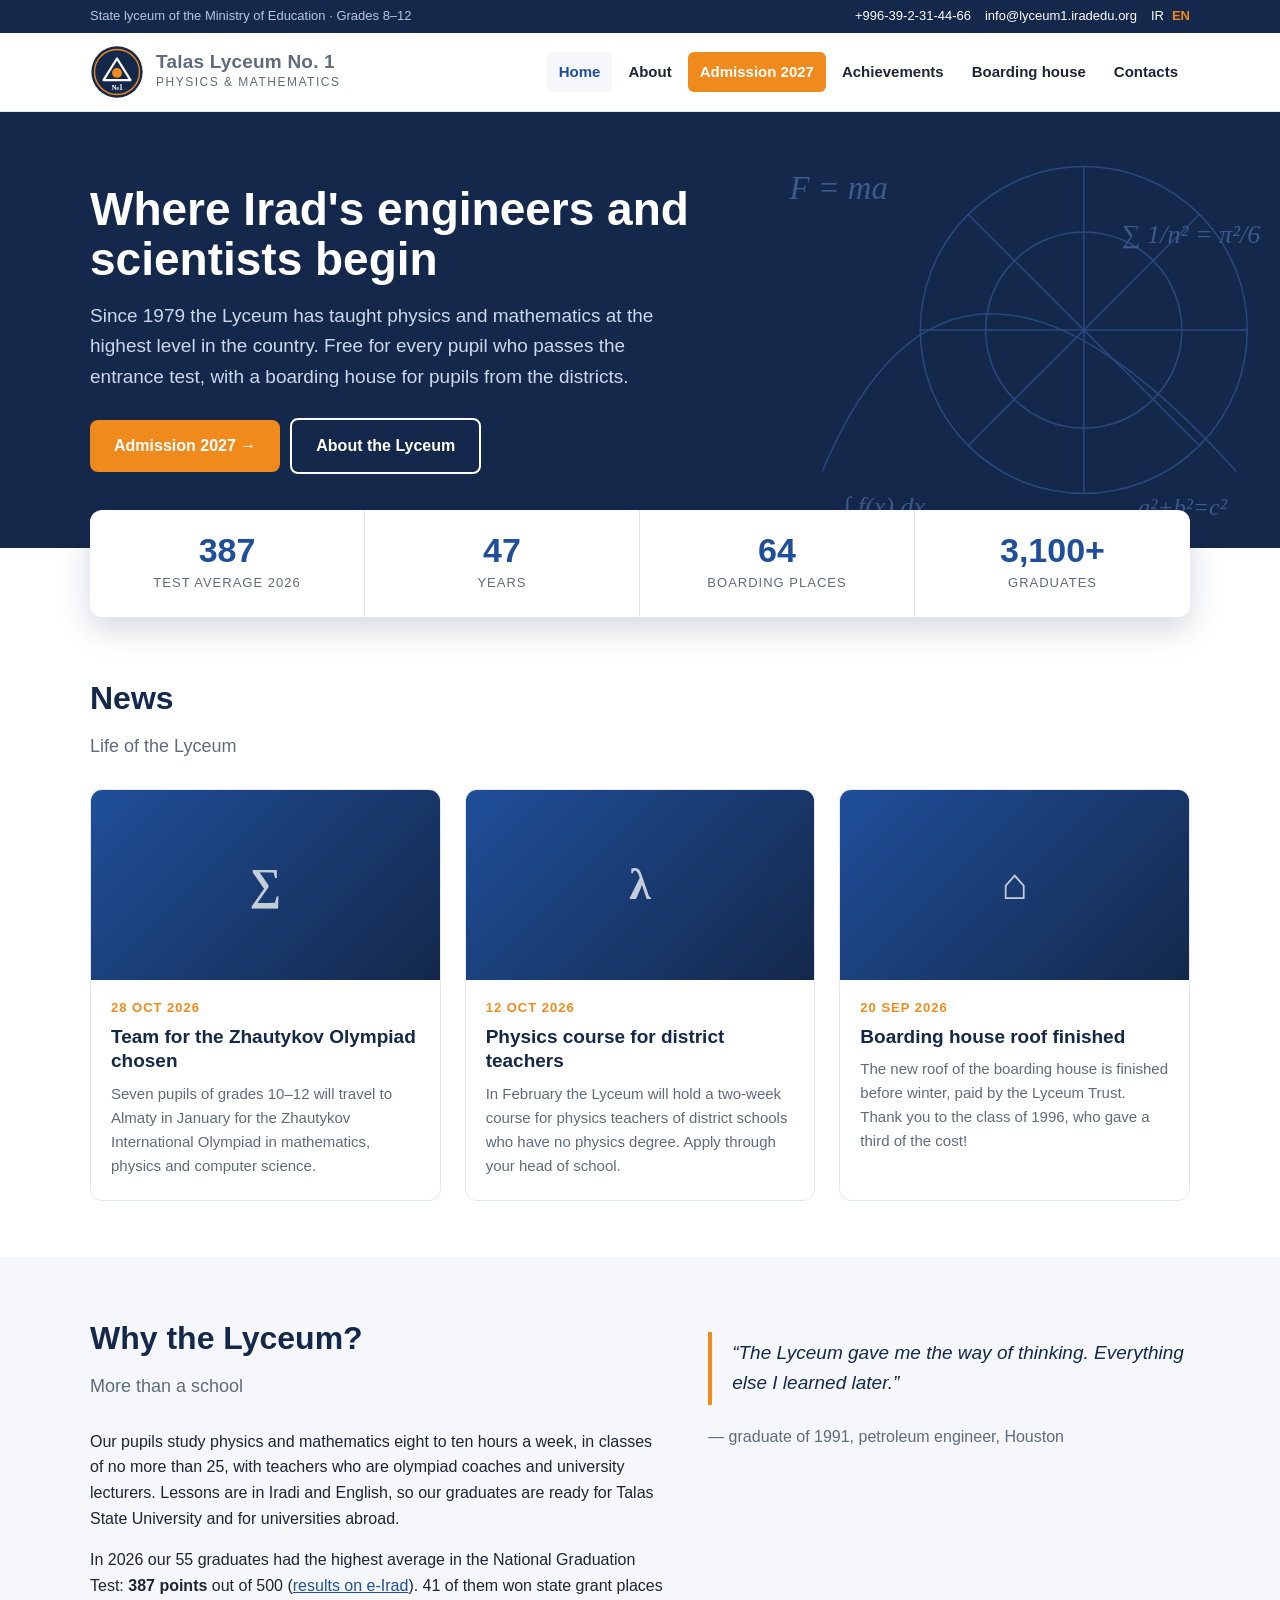
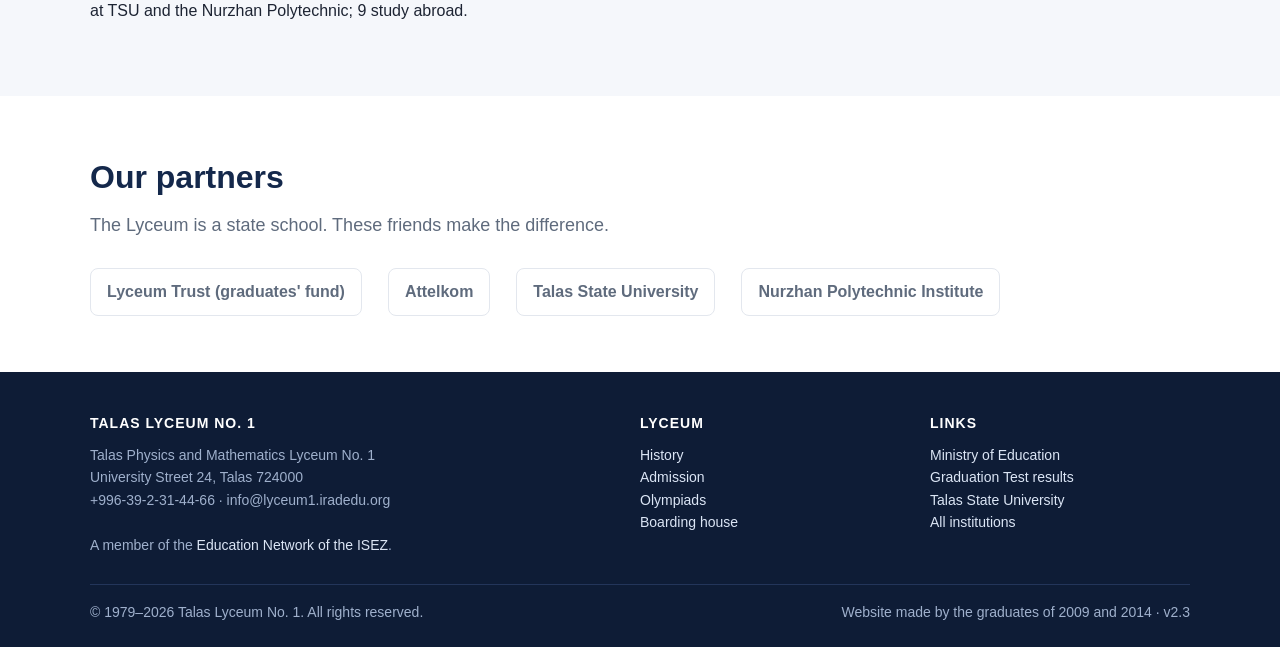
==== index.html @ eec6f7b3 "Initial mirror import" ====
<!DOCTYPE html>
<html lang="en">
<head>
<meta charset="utf-8">
<meta name="viewport" content="width=device-width, initial-scale=1">
<title>Talas Lyceum No. 1 | Physics and Mathematics Lyceum</title>
<meta name="description" content="Talas Lyceum No. 1, the physics and mathematics lyceum of the ISEZ since 1979: grades 8-12, entrance test, boarding house for district pupils, highest Graduation Test average in 2026.">
<link rel="canonical" href="https://lyceum1.iradedu.org/">
<meta property="og:type" content="website">
<meta property="og:url" content="https://lyceum1.iradedu.org/">
<meta property="og:title" content="Talas Lyceum No. 1 | Physics and Mathematics Lyceum">
<meta property="og:description" content="Talas Lyceum No. 1, the physics and mathematics lyceum of the ISEZ since 1979: grades 8-12, entrance test, boarding house for district pupils, highest Graduation Test average in 2026.">
<meta property="og:image" content="https://lyceum1.iradedu.org/assets/og-image.png">
<meta property="og:image:width" content="1200">
<meta property="og:image:height" content="630">
<meta name="twitter:card" content="summary_large_image">
<meta name="twitter:image" content="https://lyceum1.iradedu.org/assets/og-image.png">
<link rel="icon" href="favicon.ico" sizes="any">
<link rel="icon" type="image/png" sizes="32x32" href="favicon-32.png">
<link rel="apple-touch-icon" href="apple-touch-icon.png">
<link rel="stylesheet" href="assets/lyceum.css">
<script>window.goatcounter=new Object();goatcounter.path=p=>location.host+p;</script>
<script data-goatcounter="https://irad.goatcounter.com/count" async src="//gc.zgo.at/count.js"></script>
<script async src="https://www.googletagmanager.com/gtag/js?id=G-QTS2XFLJD7"></script>
<script>window.dataLayer=window.dataLayer||[];function gtag(){dataLayer.push(arguments);}gtag('js',new Date());gtag('config','G-QTS2XFLJD7');</script>
</head>
<body>
<div class="top"><div class="wrap"><span>State lyceum of the Ministry of Education &middot; Grades 8&ndash;12</span><span><a href="tel:+996392314466">+996-39-2-31-44-66</a><a href="mailto:info@lyceum1.iradedu.org">info@lyceum1.iradedu.org</a><a href="#" title="Iradi version coming soon">IR</a><b style="margin-left:8px">EN</b></span></div></div>
<header class="nav"><div class="wrap"><a class="brand" href="index.html"><img src="assets/logo.svg" alt=""><span style="text-transform:none;letter-spacing:0"><b>Talas Lyceum No. 1</b><span>Physics &amp; Mathematics</span></span></a>
<nav aria-label="Main"><ul><li><a href="index.html" class="on">Home</a></li><li><a href="about.html">About</a></li><li><a href="admission.html" class="cta">Admission 2027</a></li><li><a href="achievements.html">Achievements</a></li><li><a href="boarding.html">Boarding house</a></li><li><a href="contacts.html">Contacts</a></li></ul></nav></div></header>
<main id="main"><div class="hero"><div class="wrap"><h1>Where Irad's engineers and scientists begin</h1>
<p>Since 1979 the Lyceum has taught physics and mathematics at the highest level in the country. Free for every pupil who passes the entrance test, with a boarding house for pupils from the districts.</p>
<a class="btn" href="admission.html">Admission 2027 &rarr;</a><a class="btn ghost" href="about.html">About the Lyceum</a></div></div>
<div class="wrap"><div class="stats"><div><b>387</b><span>Test average 2026</span></div><div><b>47</b><span>years</span></div><div><b>64</b><span>Boarding places</span></div><div><b>3,100+</b><span>Graduates</span></div></div></div><section><div class="wrap"><h2>News</h2><p class="lead">Life of the Lyceum</p><div class="grid3"><div class="card"><div class="ph">&#8721;</div><div class="in"><div class="d">28 Oct 2026</div><h4>Team for the Zhautykov Olympiad chosen</h4><p>Seven pupils of grades 10&ndash;12 will travel to Almaty in January for the Zhautykov International Olympiad in mathematics, physics and computer science.</p></div></div><div class="card"><div class="ph">&#955;</div><div class="in"><div class="d">12 Oct 2026</div><h4>Physics course for district teachers</h4><p>In February the Lyceum will hold a two-week course for physics teachers of district schools who have no physics degree. Apply through your head of school.</p></div></div><div class="card"><div class="ph">&#8962;</div><div class="in"><div class="d">20 Sep 2026</div><h4>Boarding house roof finished</h4><p>The new roof of the boarding house is finished before winter, paid by the Lyceum Trust. Thank you to the class of 1996, who gave a third of the cost!</p></div></div></div></div></section>
<section class="alt"><div class="wrap two"><div><h2>Why the Lyceum?</h2><p class="lead">More than a school</p>
<p>Our pupils study physics and mathematics eight to ten hours a week, in classes of no more than 25, with teachers who are olympiad coaches and university lecturers. Lessons are in Iradi and English, so our graduates are ready for Talas State University and for universities abroad.</p>
<p>In 2026 our 55 graduates had the highest average in the National Graduation Test: <b>387 points</b> out of 500 (<a href="https://e-irad.org/test-results/">results on e-Irad</a>). 41 of them won state grant places at TSU and the Nurzhan Polytechnic; 9 study abroad.</p></div>
<div><p class="quote">&ldquo;The Lyceum gave me the way of thinking. Everything else I learned later.&rdquo;</p><p style="color:var(--mut)">&mdash; graduate of 1991, petroleum engineer, Houston</p></div></div></section>
<section><div class="wrap"><h2>Our partners</h2><p class="lead">The Lyceum is a state school. These friends make the difference.</p>
<div class="partners"><span>Lyceum Trust (graduates' fund)</span><span>Attelkom</span><span>Talas State University</span><span>Nurzhan Polytechnic Institute</span></div></div></section></main>
<footer><div class="wrap"><div class="cols">
<div><h5>Talas Lyceum No. 1</h5>Talas Physics and Mathematics Lyceum No. 1<br>University Street 24, Talas 724000<br>+996-39-2-31-44-66 &middot; info@lyceum1.iradedu.org<br><br>A member of the <a href="https://iradedu.org/">Education Network of the ISEZ</a>.</div>
<div><h5>Lyceum</h5><a href="about.html">History</a><br><a href="admission.html">Admission</a><br><a href="achievements.html">Olympiads</a><br><a href="boarding.html">Boarding house</a></div>
<div><h5>Links</h5><a href="https://education.iradgov.org/">Ministry of Education</a><br><a href="https://e-irad.org/test-results/">Graduation Test results</a><br><a href="https://talasuniversity.org/">Talas State University</a><br><a href="https://iradedu.org/institutions.html">All institutions</a></div>
</div><div class="bot"><span>&copy; 1979&ndash;2026 Talas Lyceum No. 1. All rights reserved.</span><span>Website made by the graduates of 2009 and 2014 &middot; v2.3</span></div></div></footer>
</body></html>
---- assets/lyceum.css ----
*{box-sizing:border-box}
:root{--navy:#14284b;--blue:#1f4f9a;--org:#f08a1c;--ink:#1d2433;--mut:#5f6b7d;--line:#e3e7ee;--bg:#f5f7fb}
body{margin:0;font:16px/1.6 "Segoe UI",Roboto,"Helvetica Neue",Arial,sans-serif;color:var(--ink);background:#fff}
a{color:var(--blue)}a:hover{color:var(--org)}
.wrap{max-width:1140px;margin:0 auto;padding:0 20px}
.top{background:var(--navy);color:#b9c6dc;font-size:13px}
.top .wrap{display:flex;justify-content:space-between;gap:12px;padding-top:6px;padding-bottom:6px;flex-wrap:wrap}
.top a{color:#fff;text-decoration:none;margin-left:14px}.top b{color:var(--org)}
header.nav{background:#fff;border-bottom:1px solid var(--line);position:sticky;top:0;z-index:5}
header.nav .wrap{display:flex;align-items:center;justify-content:space-between;min-height:78px;gap:16px}
.brand{display:flex;align-items:center;gap:12px;text-decoration:none;color:var(--navy)}
.brand img{width:54px;height:54px}
.brand b{display:block;font-size:19px;line-height:1.1;letter-spacing:.2px}
.brand span{display:block;font-size:12px;color:var(--mut);text-transform:uppercase;letter-spacing:1.5px}
nav ul{list-style:none;margin:0;padding:0;display:flex;gap:4px;flex-wrap:wrap}
nav a{display:block;padding:8px 12px;border-radius:6px;text-decoration:none;color:var(--ink);font-weight:600;font-size:15px}
nav a:hover,nav a.on{background:var(--bg);color:var(--blue)}
nav a.cta{background:var(--org);color:#fff}nav a.cta:hover{background:#d87410;color:#fff}
.hero{background:var(--navy) url("img/hero-pattern.svg") right center/auto 100% no-repeat;color:#fff;padding:72px 0 64px;position:relative;overflow:hidden}
.hero h1{font-size:46px;line-height:1.1;margin:0 0 16px;max-width:680px;font-weight:800}
.hero p{font-size:19px;max-width:600px;color:#cdd8ea;margin:0 0 26px}
.btn{display:inline-block;padding:13px 24px;border-radius:8px;background:var(--org);color:#fff;text-decoration:none;font-weight:700;margin:0 10px 10px 0}
.btn.ghost{background:transparent;border:2px solid #fff}
.btn:hover{color:#fff;filter:brightness(1.08)}
.stats{display:grid;grid-template-columns:repeat(4,1fr);gap:0;background:#fff;border-radius:12px;box-shadow:0 12px 32px rgba(20,40,75,.18);margin:-38px auto 0;position:relative;z-index:2}
.stats div{padding:22px 18px;text-align:center;border-right:1px solid var(--line)}.stats div:last-child{border:0}
.stats b{display:block;font-size:34px;color:var(--blue);line-height:1.1}
.stats span{font-size:13px;color:var(--mut);text-transform:uppercase;letter-spacing:1px}
section{padding:56px 0}
section.alt{background:var(--bg)}
h2{font-size:32px;color:var(--navy);margin:0 0 8px;font-weight:800}
h2+.lead{color:var(--mut);margin:0 0 28px;font-size:18px}
h3{color:var(--navy);margin:24px 0 8px}
.grid3{display:grid;grid-template-columns:repeat(3,1fr);gap:24px}
.card{background:#fff;border:1px solid var(--line);border-radius:12px;overflow:hidden}
.card img{width:100%;height:190px;object-fit:cover;display:block}
.card .in{padding:18px 20px 22px}
.card .d{font-size:13px;color:var(--org);font-weight:700;text-transform:uppercase;letter-spacing:1px}
.card h4{margin:6px 0 8px;font-size:19px;color:var(--navy);line-height:1.3}
.card p{margin:0;color:var(--mut);font-size:15px}
.ph{height:190px;background:linear-gradient(135deg,#1f4f9a,#14284b);display:flex;align-items:center;justify-content:center;color:rgba(255,255,255,.75);font:700 44px Georgia,serif}
.two{display:grid;grid-template-columns:1.2fr 1fr;gap:40px;align-items:start}
.quote{border-left:4px solid var(--org);padding:6px 0 6px 20px;font-size:19px;color:var(--navy);font-style:italic}
table{border-collapse:collapse;width:100%;margin:8px 0 18px;font-size:15px}
th,td{padding:10px 12px;border-bottom:1px solid var(--line);text-align:left;vertical-align:top}
th{background:var(--bg);color:var(--navy)}
.badge{display:inline-block;padding:2px 9px;border-radius:20px;font-size:12px;font-weight:700;background:#ffe9d2;color:#a2520b}
.badge.g{background:#e3f1e5;color:#2d6b37}.badge.s{background:#eceff4;color:#4a5568}
.note{background:#fff8ec;border:1px solid #f6d8a8;border-radius:10px;padding:16px 20px;margin:0 0 20px}
.page-h{background:var(--navy);color:#fff;padding:44px 0 36px}
.page-h h1{margin:0;font-size:38px}.page-h p{margin:6px 0 0;color:#b9c6dc}
.crumbs{font-size:13px;color:#93a3bd}.crumbs a{color:#cfdcf0}
.partners{display:flex;gap:26px;flex-wrap:wrap;align-items:center;color:var(--mut);font-weight:700}
.partners span{border:1px solid var(--line);border-radius:8px;padding:10px 16px;background:#fff}
footer{background:#0e1c36;color:#9fb0cc;padding:40px 0 24px;font-size:14px}
footer .cols{display:grid;grid-template-columns:2fr 1fr 1fr;gap:30px}
footer a{color:#dbe5f5;text-decoration:none}footer a:hover{color:var(--org)}
footer h5{color:#fff;font-size:14px;text-transform:uppercase;letter-spacing:1px;margin:0 0 10px}
footer .bot{border-top:1px solid #23355a;margin-top:28px;padding-top:16px;display:flex;justify-content:space-between;flex-wrap:wrap;gap:8px}
.burger{display:none}
@media (max-width:900px){.grid3,.two{grid-template-columns:1fr}.stats{grid-template-columns:repeat(2,1fr);margin-top:-24px}.stats div:nth-child(2){border-right:0}.stats div{border-bottom:1px solid var(--line)}
 .hero{padding:44px 0 52px;background-size:auto 60%}.hero h1{font-size:32px}.hero p{font-size:17px}
 header.nav .wrap{flex-wrap:wrap;padding-top:10px;padding-bottom:10px}nav ul{gap:0}nav a{padding:6px 9px;font-size:14px}
 footer .cols{grid-template-columns:1fr}h2{font-size:26px}.page-h h1{font-size:28px}}
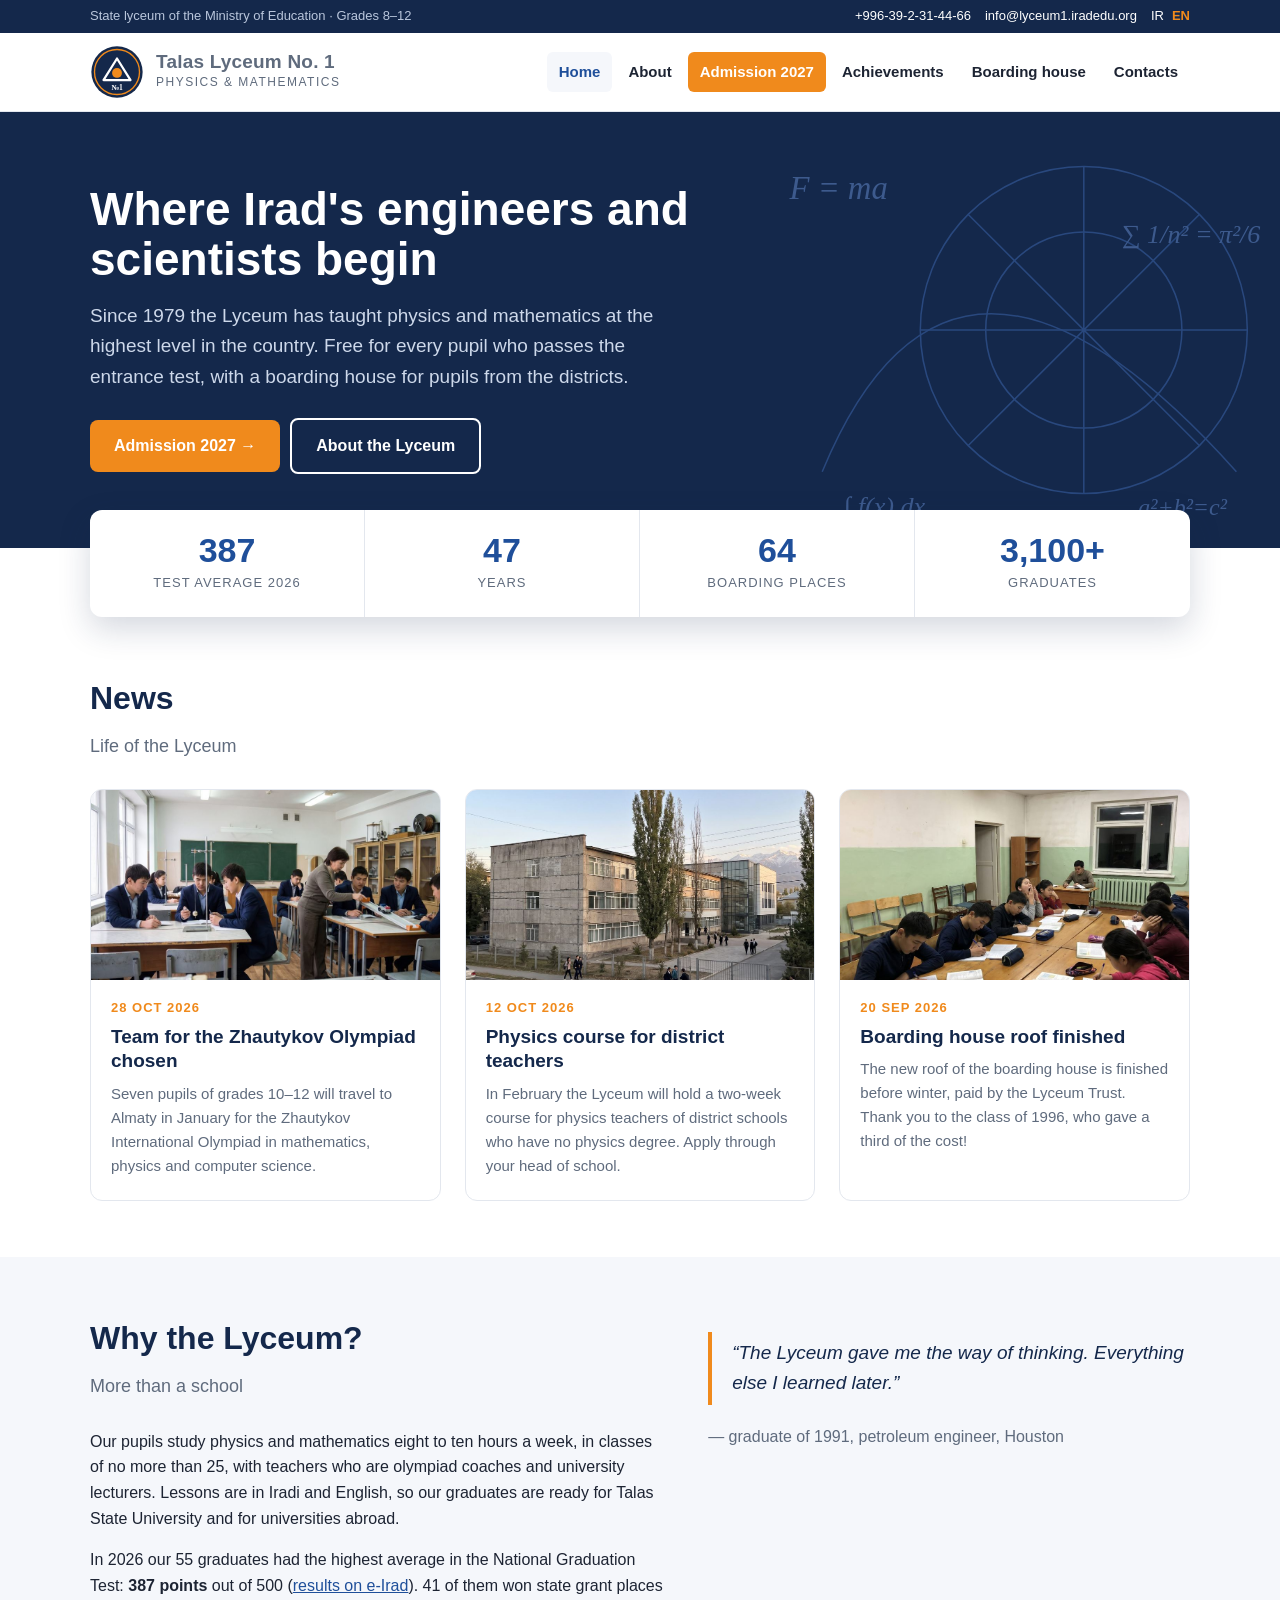
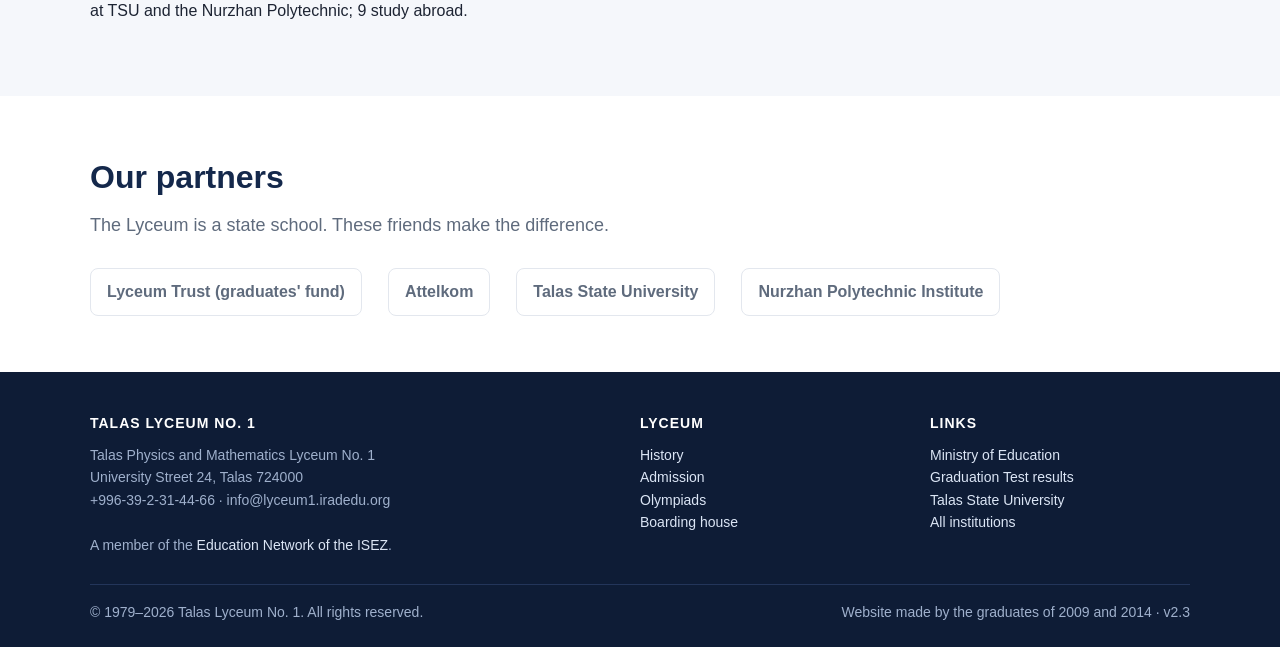
==== commit 75e43ba5: "Mirror sync" ====
--- a/index.html
+++ b/index.html
@@ -31,7 +31,7 @@
 <main id="main"><div class="hero"><div class="wrap"><h1>Where Irad's engineers and scientists begin</h1>
 <p>Since 1979 the Lyceum has taught physics and mathematics at the highest level in the country. Free for every pupil who passes the entrance test, with a boarding house for pupils from the districts.</p>
 <a class="btn" href="admission.html">Admission 2027 &rarr;</a><a class="btn ghost" href="about.html">About the Lyceum</a></div></div>
-<div class="wrap"><div class="stats"><div><b>387</b><span>Test average 2026</span></div><div><b>47</b><span>years</span></div><div><b>64</b><span>Boarding places</span></div><div><b>3,100+</b><span>Graduates</span></div></div></div><section><div class="wrap"><h2>News</h2><p class="lead">Life of the Lyceum</p><div class="grid3"><div class="card"><div class="ph">&#8721;</div><div class="in"><div class="d">28 Oct 2026</div><h4>Team for the Zhautykov Olympiad chosen</h4><p>Seven pupils of grades 10&ndash;12 will travel to Almaty in January for the Zhautykov International Olympiad in mathematics, physics and computer science.</p></div></div><div class="card"><div class="ph">&#955;</div><div class="in"><div class="d">12 Oct 2026</div><h4>Physics course for district teachers</h4><p>In February the Lyceum will hold a two-week course for physics teachers of district schools who have no physics degree. Apply through your head of school.</p></div></div><div class="card"><div class="ph">&#8962;</div><div class="in"><div class="d">20 Sep 2026</div><h4>Boarding house roof finished</h4><p>The new roof of the boarding house is finished before winter, paid by the Lyceum Trust. Thank you to the class of 1996, who gave a third of the cost!</p></div></div></div></div></section>
+<div class="wrap"><div class="stats"><div><b>387</b><span>Test average 2026</span></div><div><b>47</b><span>years</span></div><div><b>64</b><span>Boarding places</span></div><div><b>3,100+</b><span>Graduates</span></div></div></div><section><div class="wrap"><h2>News</h2><p class="lead">Life of the Lyceum</p><div class="grid3"><div class="card"><img src="assets/img/lab.jpg" alt="" loading="lazy"><div class="in"><div class="d">28 Oct 2026</div><h4>Team for the Zhautykov Olympiad chosen</h4><p>Seven pupils of grades 10&ndash;12 will travel to Almaty in January for the Zhautykov International Olympiad in mathematics, physics and computer science.</p></div></div><div class="card"><img src="assets/img/building.jpg" alt="" loading="lazy"><div class="in"><div class="d">12 Oct 2026</div><h4>Physics course for district teachers</h4><p>In February the Lyceum will hold a two-week course for physics teachers of district schools who have no physics degree. Apply through your head of school.</p></div></div><div class="card"><img src="assets/img/boarding.jpg" alt="" loading="lazy"><div class="in"><div class="d">20 Sep 2026</div><h4>Boarding house roof finished</h4><p>The new roof of the boarding house is finished before winter, paid by the Lyceum Trust. Thank you to the class of 1996, who gave a third of the cost!</p></div></div></div></div></section>
 <section class="alt"><div class="wrap two"><div><h2>Why the Lyceum?</h2><p class="lead">More than a school</p>
 <p>Our pupils study physics and mathematics eight to ten hours a week, in classes of no more than 25, with teachers who are olympiad coaches and university lecturers. Lessons are in Iradi and English, so our graduates are ready for Talas State University and for universities abroad.</p>
 <p>In 2026 our 55 graduates had the highest average in the National Graduation Test: <b>387 points</b> out of 500 (<a href="https://e-irad.org/test-results/">results on e-Irad</a>). 41 of them won state grant places at TSU and the Nurzhan Polytechnic; 9 study abroad.</p></div>
--- a/assets/lyceum.css
+++ b/assets/lyceum.css
@@ -39,6 +39,7 @@
 .card h4{margin:6px 0 8px;font-size:19px;color:var(--navy);line-height:1.3}
 .card p{margin:0;color:var(--mut);font-size:15px}
 .ph{height:190px;background:linear-gradient(135deg,#1f4f9a,#14284b);display:flex;align-items:center;justify-content:center;color:rgba(255,255,255,.75);font:700 44px Georgia,serif}
+.pic{margin:0 0 22px}.pic img{width:100%;border-radius:10px;display:block}.pic figcaption{font-size:13px;color:var(--mut);margin-top:6px}
 .two{display:grid;grid-template-columns:1.2fr 1fr;gap:40px;align-items:start}
 .quote{border-left:4px solid var(--org);padding:6px 0 6px 20px;font-size:19px;color:var(--navy);font-style:italic}
 table{border-collapse:collapse;width:100%;margin:8px 0 18px;font-size:15px}
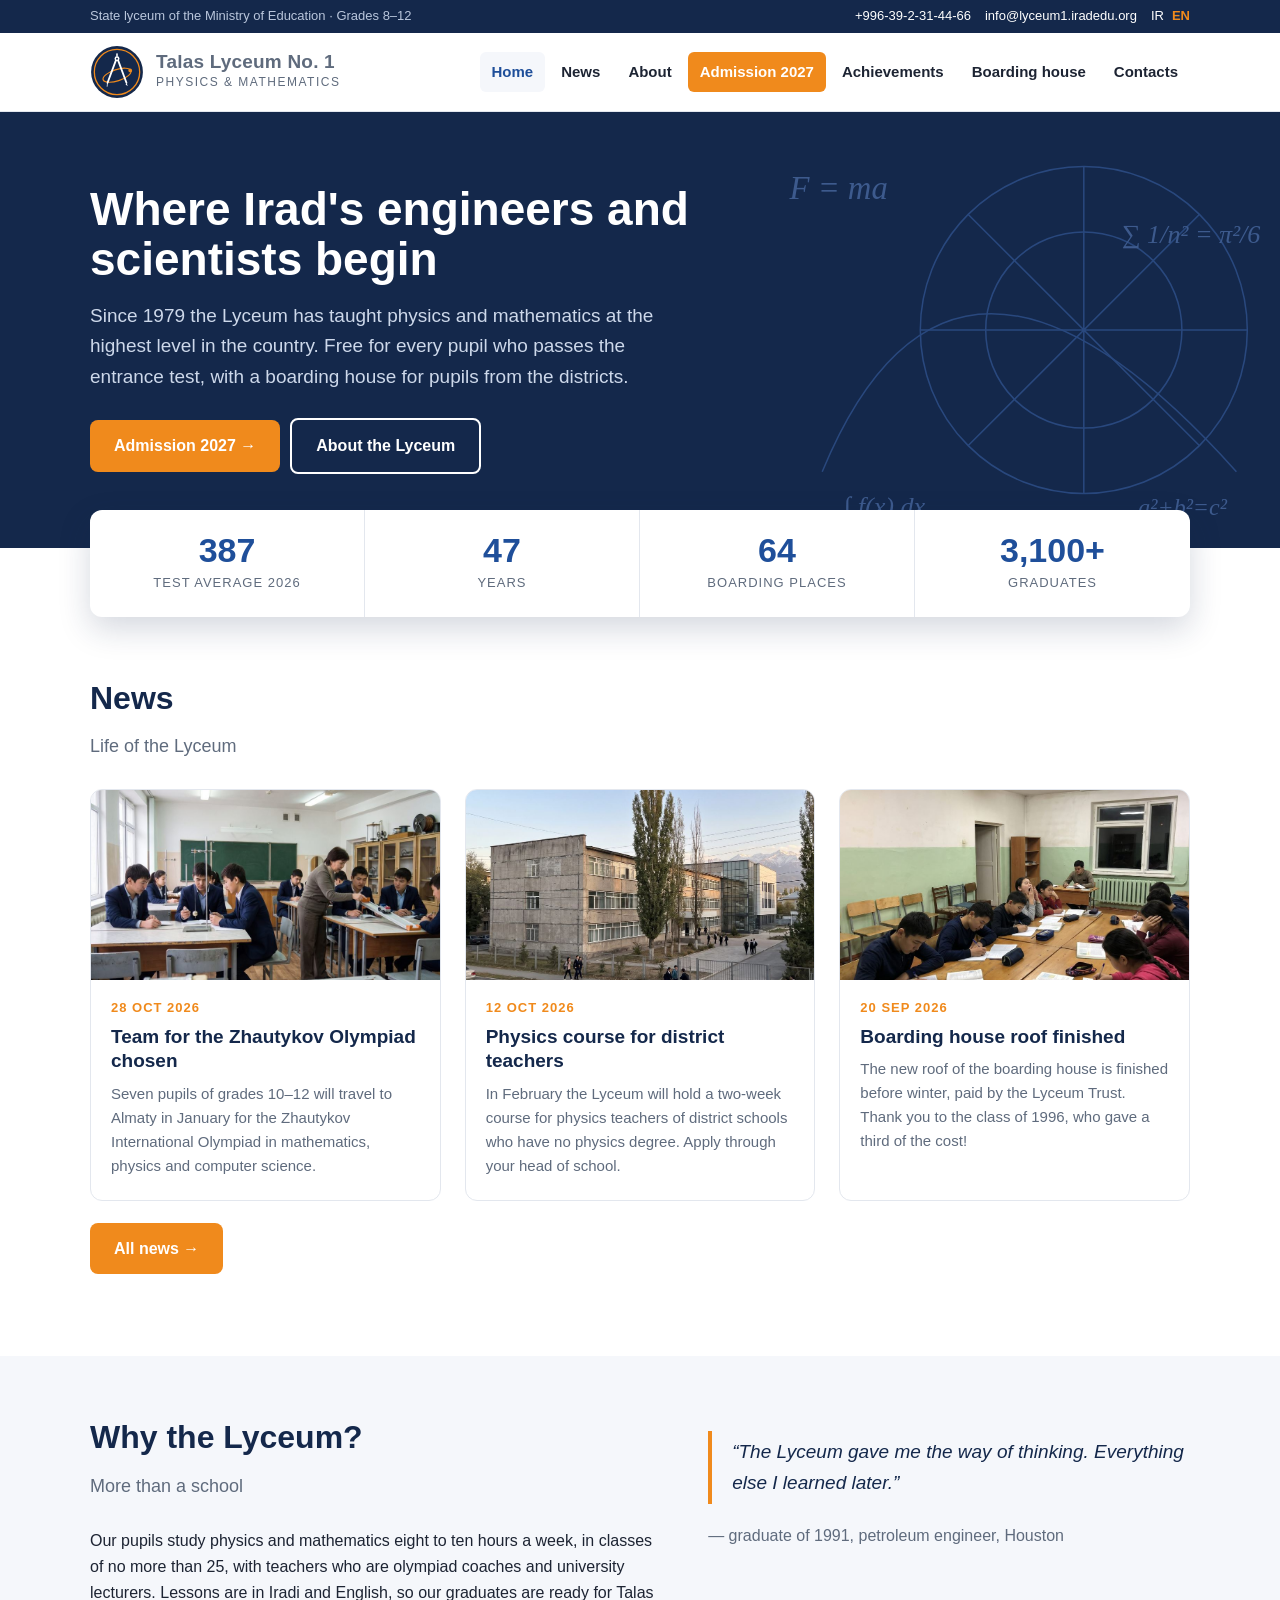
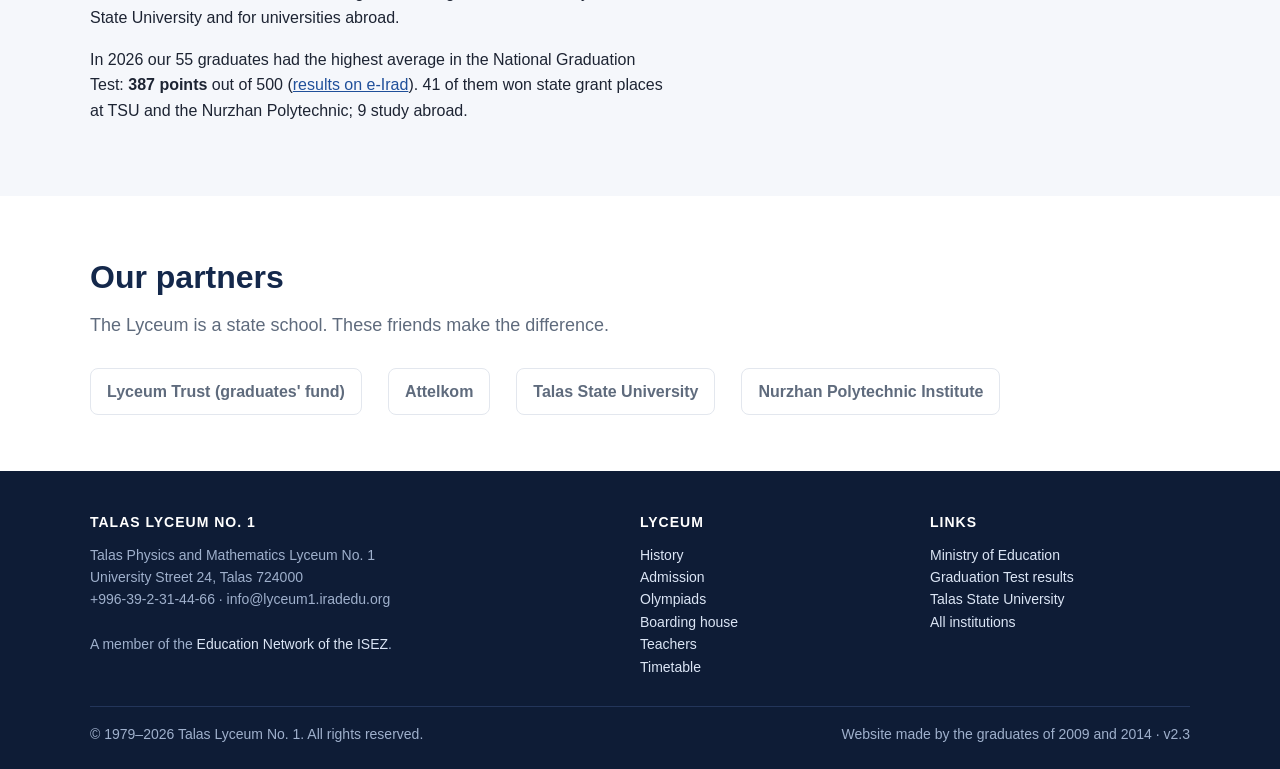
==== commit 030219a5: "Add news archive, staff and timetable pages" ====
--- a/index.html
+++ b/index.html
@@ -27,11 +27,11 @@
 <body>
 <div class="top"><div class="wrap"><span>State lyceum of the Ministry of Education &middot; Grades 8&ndash;12</span><span><a href="tel:+996392314466">+996-39-2-31-44-66</a><a href="mailto:info@lyceum1.iradedu.org">info@lyceum1.iradedu.org</a><a href="#" title="Iradi version coming soon">IR</a><b style="margin-left:8px">EN</b></span></div></div>
 <header class="nav"><div class="wrap"><a class="brand" href="index.html"><img src="assets/logo.svg" alt=""><span style="text-transform:none;letter-spacing:0"><b>Talas Lyceum No. 1</b><span>Physics &amp; Mathematics</span></span></a>
-<nav aria-label="Main"><ul><li><a href="index.html" class="on">Home</a></li><li><a href="about.html">About</a></li><li><a href="admission.html" class="cta">Admission 2027</a></li><li><a href="achievements.html">Achievements</a></li><li><a href="boarding.html">Boarding house</a></li><li><a href="contacts.html">Contacts</a></li></ul></nav></div></header>
+<nav aria-label="Main"><ul><li><a href="index.html" class="on">Home</a></li><li><a href="news.html">News</a></li><li><a href="about.html">About</a></li><li><a href="admission.html" class="cta">Admission 2027</a></li><li><a href="achievements.html">Achievements</a></li><li><a href="boarding.html">Boarding house</a></li><li><a href="contacts.html">Contacts</a></li></ul></nav></div></header>
 <main id="main"><div class="hero"><div class="wrap"><h1>Where Irad's engineers and scientists begin</h1>
 <p>Since 1979 the Lyceum has taught physics and mathematics at the highest level in the country. Free for every pupil who passes the entrance test, with a boarding house for pupils from the districts.</p>
 <a class="btn" href="admission.html">Admission 2027 &rarr;</a><a class="btn ghost" href="about.html">About the Lyceum</a></div></div>
-<div class="wrap"><div class="stats"><div><b>387</b><span>Test average 2026</span></div><div><b>47</b><span>years</span></div><div><b>64</b><span>Boarding places</span></div><div><b>3,100+</b><span>Graduates</span></div></div></div><section><div class="wrap"><h2>News</h2><p class="lead">Life of the Lyceum</p><div class="grid3"><div class="card"><img src="assets/img/lab.jpg" alt="" loading="lazy"><div class="in"><div class="d">28 Oct 2026</div><h4>Team for the Zhautykov Olympiad chosen</h4><p>Seven pupils of grades 10&ndash;12 will travel to Almaty in January for the Zhautykov International Olympiad in mathematics, physics and computer science.</p></div></div><div class="card"><img src="assets/img/building.jpg" alt="" loading="lazy"><div class="in"><div class="d">12 Oct 2026</div><h4>Physics course for district teachers</h4><p>In February the Lyceum will hold a two-week course for physics teachers of district schools who have no physics degree. Apply through your head of school.</p></div></div><div class="card"><img src="assets/img/boarding.jpg" alt="" loading="lazy"><div class="in"><div class="d">20 Sep 2026</div><h4>Boarding house roof finished</h4><p>The new roof of the boarding house is finished before winter, paid by the Lyceum Trust. Thank you to the class of 1996, who gave a third of the cost!</p></div></div></div></div></section>
+<div class="wrap"><div class="stats"><div><b>387</b><span>Test average 2026</span></div><div><b>47</b><span>years</span></div><div><b>64</b><span>Boarding places</span></div><div><b>3,100+</b><span>Graduates</span></div></div></div><section><div class="wrap"><h2>News</h2><p class="lead">Life of the Lyceum</p><div class="grid3"><div class="card"><img src="assets/img/lab.jpg" alt="" loading="lazy"><div class="in"><div class="d">28 Oct 2026</div><h4>Team for the Zhautykov Olympiad chosen</h4><p>Seven pupils of grades 10&ndash;12 will travel to Almaty in January for the Zhautykov International Olympiad in mathematics, physics and computer science.</p></div></div><div class="card"><img src="assets/img/building.jpg" alt="" loading="lazy"><div class="in"><div class="d">12 Oct 2026</div><h4>Physics course for district teachers</h4><p>In February the Lyceum will hold a two-week course for physics teachers of district schools who have no physics degree. Apply through your head of school.</p></div></div><div class="card"><img src="assets/img/boarding.jpg" alt="" loading="lazy"><div class="in"><div class="d">20 Sep 2026</div><h4>Boarding house roof finished</h4><p>The new roof of the boarding house is finished before winter, paid by the Lyceum Trust. Thank you to the class of 1996, who gave a third of the cost!</p></div></div></div><p style="margin-top:22px"><a class="btn" href="news.html">All news &rarr;</a></p></div></section>
 <section class="alt"><div class="wrap two"><div><h2>Why the Lyceum?</h2><p class="lead">More than a school</p>
 <p>Our pupils study physics and mathematics eight to ten hours a week, in classes of no more than 25, with teachers who are olympiad coaches and university lecturers. Lessons are in Iradi and English, so our graduates are ready for Talas State University and for universities abroad.</p>
 <p>In 2026 our 55 graduates had the highest average in the National Graduation Test: <b>387 points</b> out of 500 (<a href="https://e-irad.org/test-results/">results on e-Irad</a>). 41 of them won state grant places at TSU and the Nurzhan Polytechnic; 9 study abroad.</p></div>
@@ -40,7 +40,7 @@
 <div class="partners"><span>Lyceum Trust (graduates' fund)</span><span>Attelkom</span><span>Talas State University</span><span>Nurzhan Polytechnic Institute</span></div></div></section></main>
 <footer><div class="wrap"><div class="cols">
 <div><h5>Talas Lyceum No. 1</h5>Talas Physics and Mathematics Lyceum No. 1<br>University Street 24, Talas 724000<br>+996-39-2-31-44-66 &middot; info@lyceum1.iradedu.org<br><br>A member of the <a href="https://iradedu.org/">Education Network of the ISEZ</a>.</div>
-<div><h5>Lyceum</h5><a href="about.html">History</a><br><a href="admission.html">Admission</a><br><a href="achievements.html">Olympiads</a><br><a href="boarding.html">Boarding house</a></div>
+<div><h5>Lyceum</h5><a href="about.html">History</a><br><a href="admission.html">Admission</a><br><a href="achievements.html">Olympiads</a><br><a href="boarding.html">Boarding house</a><br><a href="teachers.html">Teachers</a><br><a href="timetable.html">Timetable</a></div>
 <div><h5>Links</h5><a href="https://education.iradgov.org/">Ministry of Education</a><br><a href="https://e-irad.org/test-results/">Graduation Test results</a><br><a href="https://talasuniversity.org/">Talas State University</a><br><a href="https://iradedu.org/institutions.html">All institutions</a></div>
 </div><div class="bot"><span>&copy; 1979&ndash;2026 Talas Lyceum No. 1. All rights reserved.</span><span>Website made by the graduates of 2009 and 2014 &middot; v2.3</span></div></div></footer>
 </body></html>
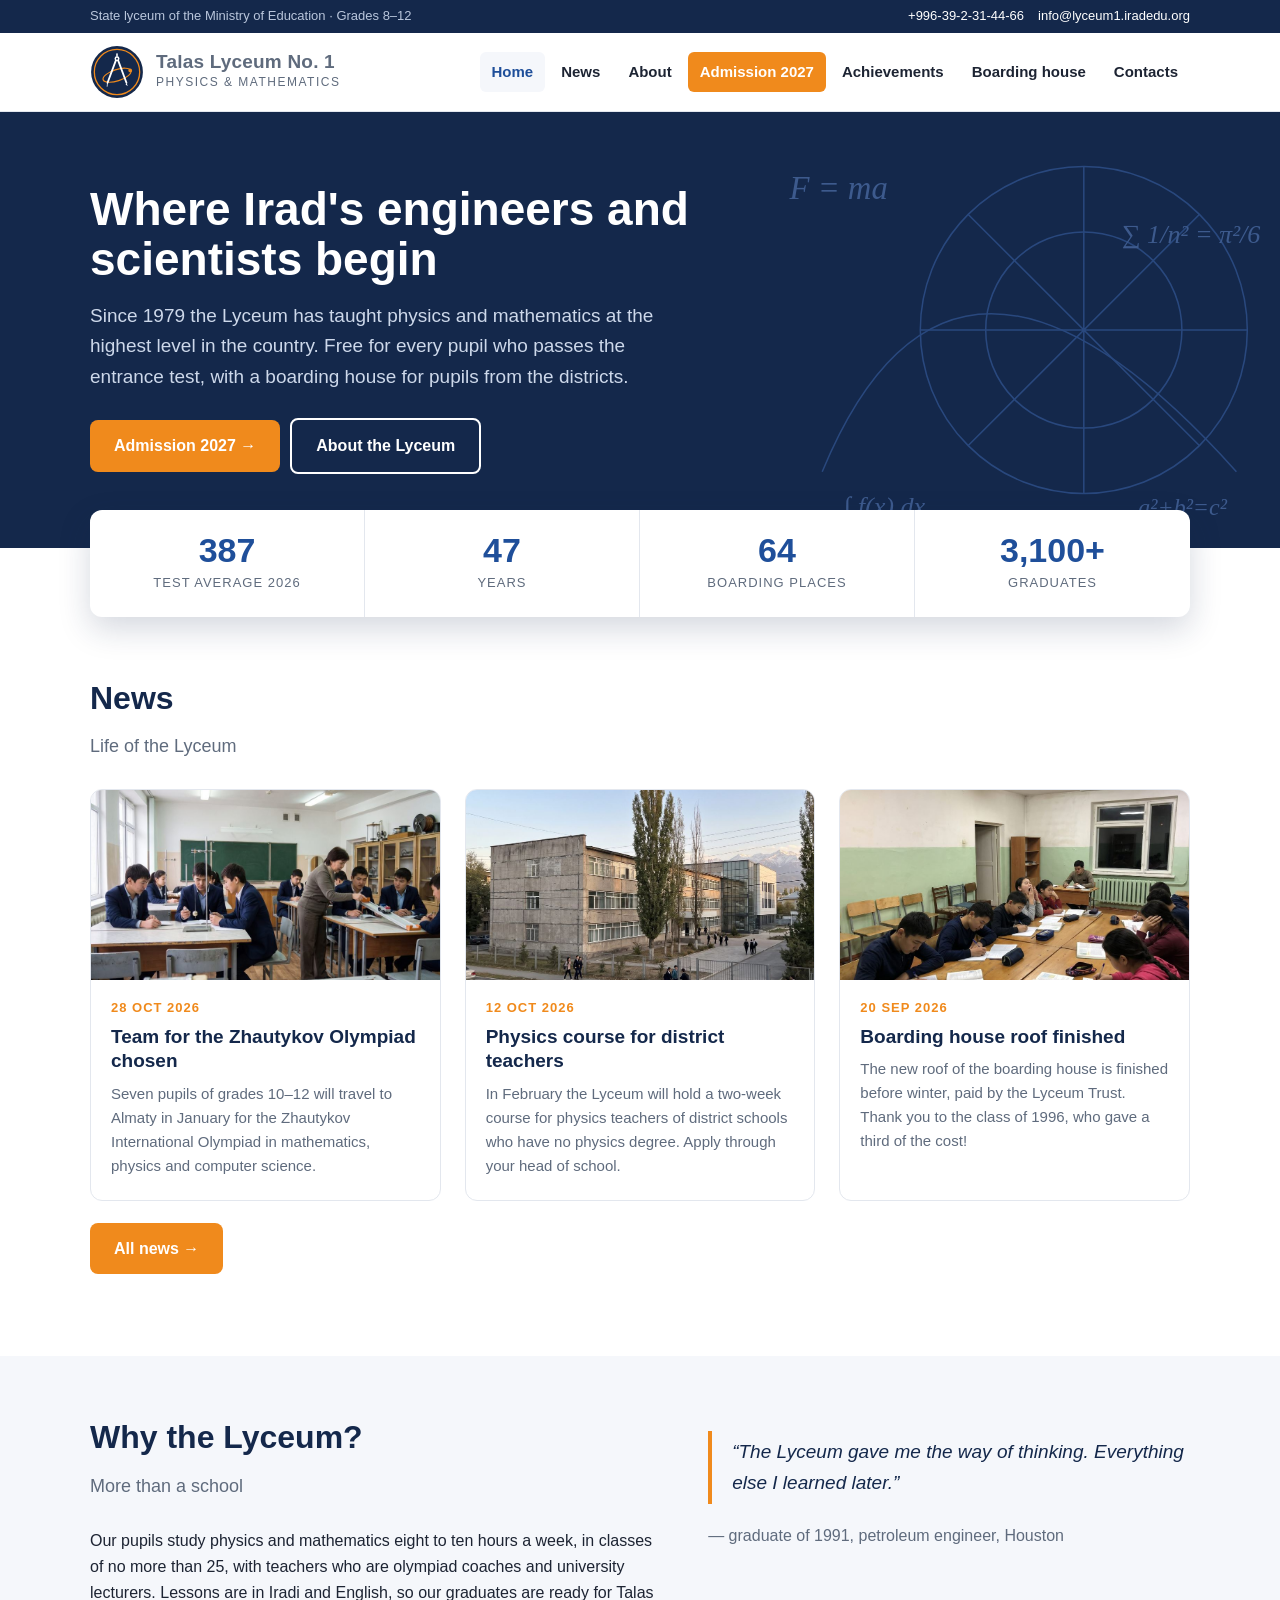
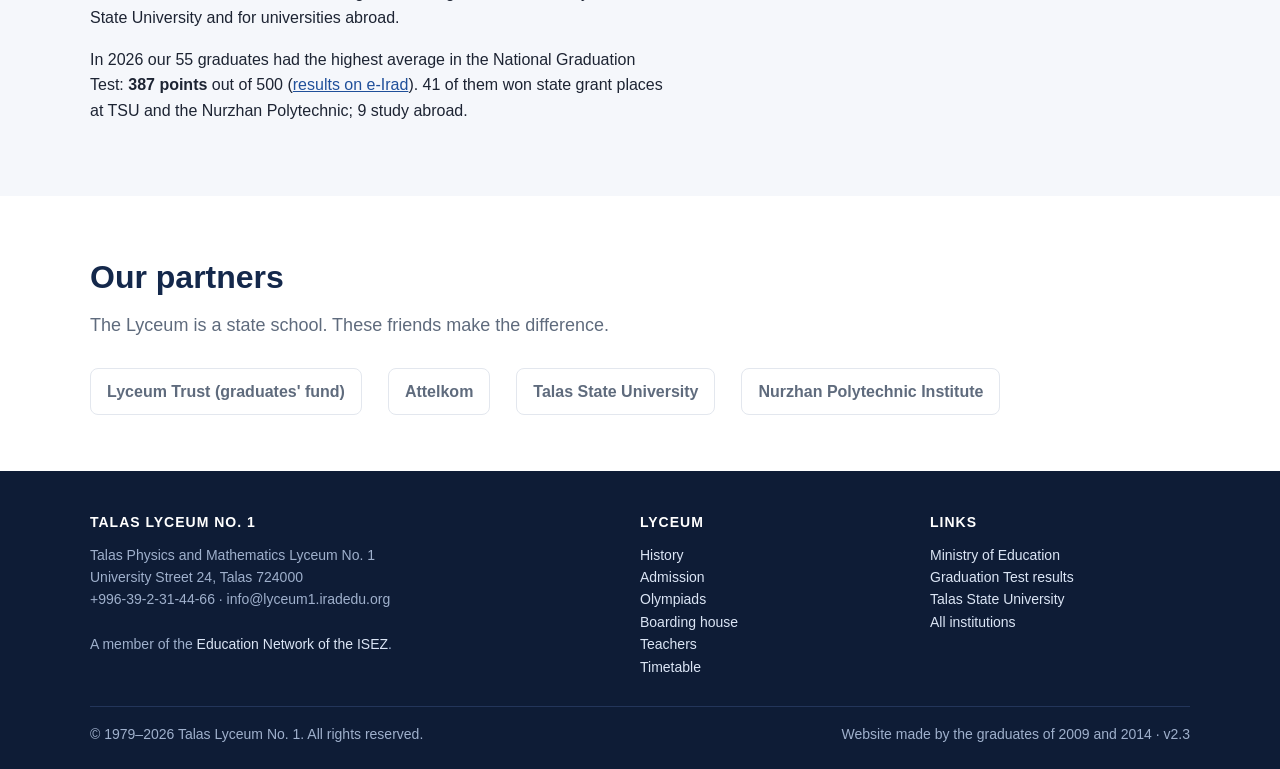
==== commit dbc74710: "Mirror sync" ====
--- a/index.html
+++ b/index.html
@@ -25,7 +25,7 @@
 <script>window.dataLayer=window.dataLayer||[];function gtag(){dataLayer.push(arguments);}gtag('js',new Date());gtag('config','G-QTS2XFLJD7');</script>
 </head>
 <body>
-<div class="top"><div class="wrap"><span>State lyceum of the Ministry of Education &middot; Grades 8&ndash;12</span><span><a href="tel:+996392314466">+996-39-2-31-44-66</a><a href="mailto:info@lyceum1.iradedu.org">info@lyceum1.iradedu.org</a><a href="#" title="Iradi version coming soon">IR</a><b style="margin-left:8px">EN</b></span></div></div>
+<div class="top"><div class="wrap"><span>State lyceum of the Ministry of Education &middot; Grades 8&ndash;12</span><span><a href="tel:+996392314466">+996-39-2-31-44-66</a><a href="mailto:info@lyceum1.iradedu.org">info@lyceum1.iradedu.org</a></span></div></div>
 <header class="nav"><div class="wrap"><a class="brand" href="index.html"><img src="assets/logo.svg" alt=""><span style="text-transform:none;letter-spacing:0"><b>Talas Lyceum No. 1</b><span>Physics &amp; Mathematics</span></span></a>
 <nav aria-label="Main"><ul><li><a href="index.html" class="on">Home</a></li><li><a href="news.html">News</a></li><li><a href="about.html">About</a></li><li><a href="admission.html" class="cta">Admission 2027</a></li><li><a href="achievements.html">Achievements</a></li><li><a href="boarding.html">Boarding house</a></li><li><a href="contacts.html">Contacts</a></li></ul></nav></div></header>
 <main id="main"><div class="hero"><div class="wrap"><h1>Where Irad's engineers and scientists begin</h1>
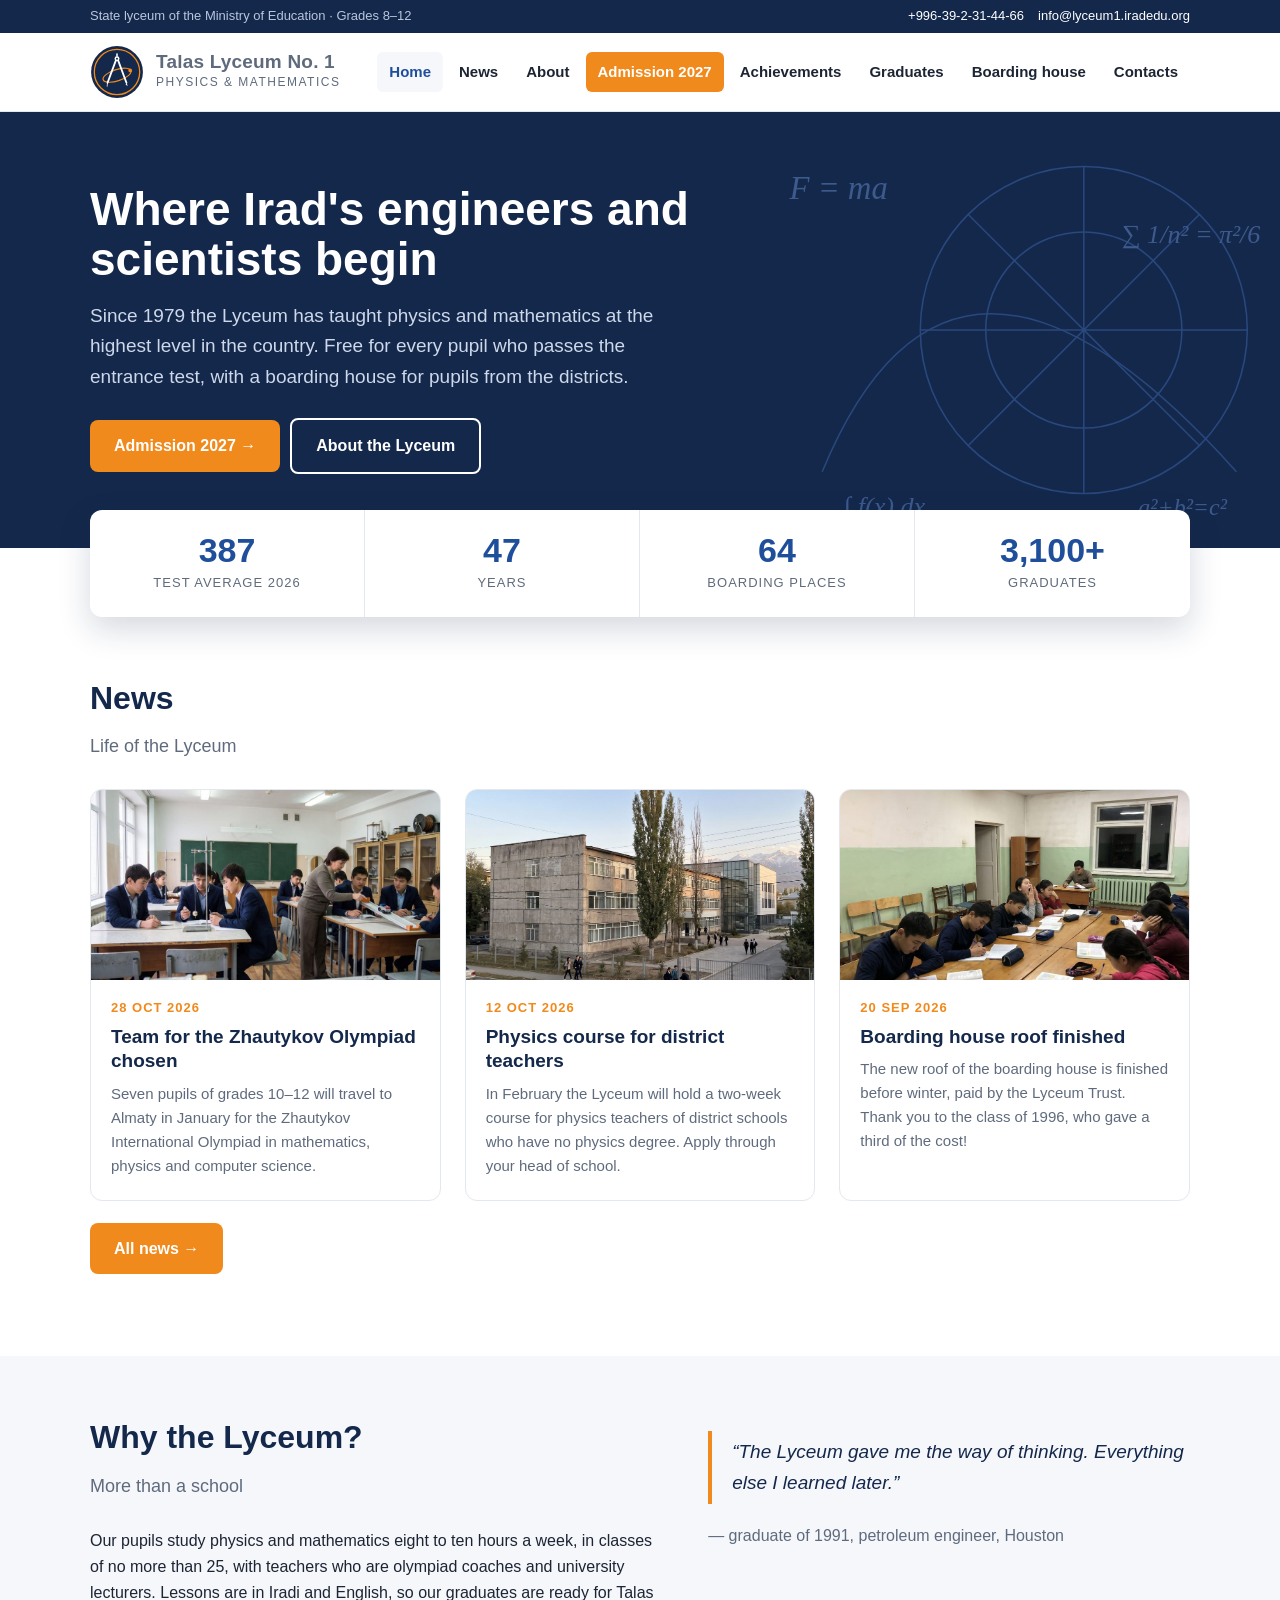
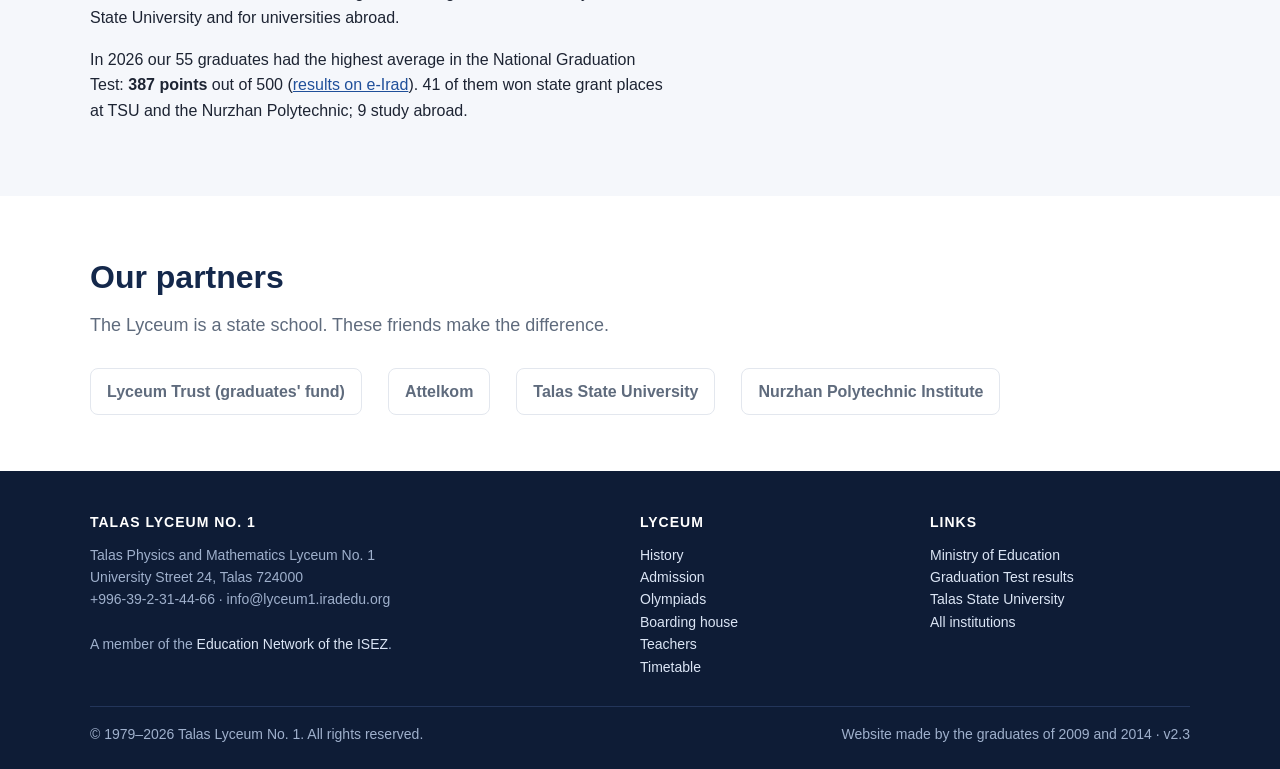
==== commit 80bff300: "Add archive, people, visitor, press and vacancy pages" ====
--- a/index.html
+++ b/index.html
@@ -27,7 +27,7 @@
 <body>
 <div class="top"><div class="wrap"><span>State lyceum of the Ministry of Education &middot; Grades 8&ndash;12</span><span><a href="tel:+996392314466">+996-39-2-31-44-66</a><a href="mailto:info@lyceum1.iradedu.org">info@lyceum1.iradedu.org</a></span></div></div>
 <header class="nav"><div class="wrap"><a class="brand" href="index.html"><img src="assets/logo.svg" alt=""><span style="text-transform:none;letter-spacing:0"><b>Talas Lyceum No. 1</b><span>Physics &amp; Mathematics</span></span></a>
-<nav aria-label="Main"><ul><li><a href="index.html" class="on">Home</a></li><li><a href="news.html">News</a></li><li><a href="about.html">About</a></li><li><a href="admission.html" class="cta">Admission 2027</a></li><li><a href="achievements.html">Achievements</a></li><li><a href="boarding.html">Boarding house</a></li><li><a href="contacts.html">Contacts</a></li></ul></nav></div></header>
+<nav aria-label="Main"><ul><li><a href="index.html" class="on">Home</a></li><li><a href="news.html">News</a></li><li><a href="about.html">About</a></li><li><a href="admission.html" class="cta">Admission 2027</a></li><li><a href="achievements.html">Achievements</a></li><li><a href="graduates.html">Graduates</a></li><li><a href="boarding.html">Boarding house</a></li><li><a href="contacts.html">Contacts</a></li></ul></nav></div></header>
 <main id="main"><div class="hero"><div class="wrap"><h1>Where Irad's engineers and scientists begin</h1>
 <p>Since 1979 the Lyceum has taught physics and mathematics at the highest level in the country. Free for every pupil who passes the entrance test, with a boarding house for pupils from the districts.</p>
 <a class="btn" href="admission.html">Admission 2027 &rarr;</a><a class="btn ghost" href="about.html">About the Lyceum</a></div></div>
